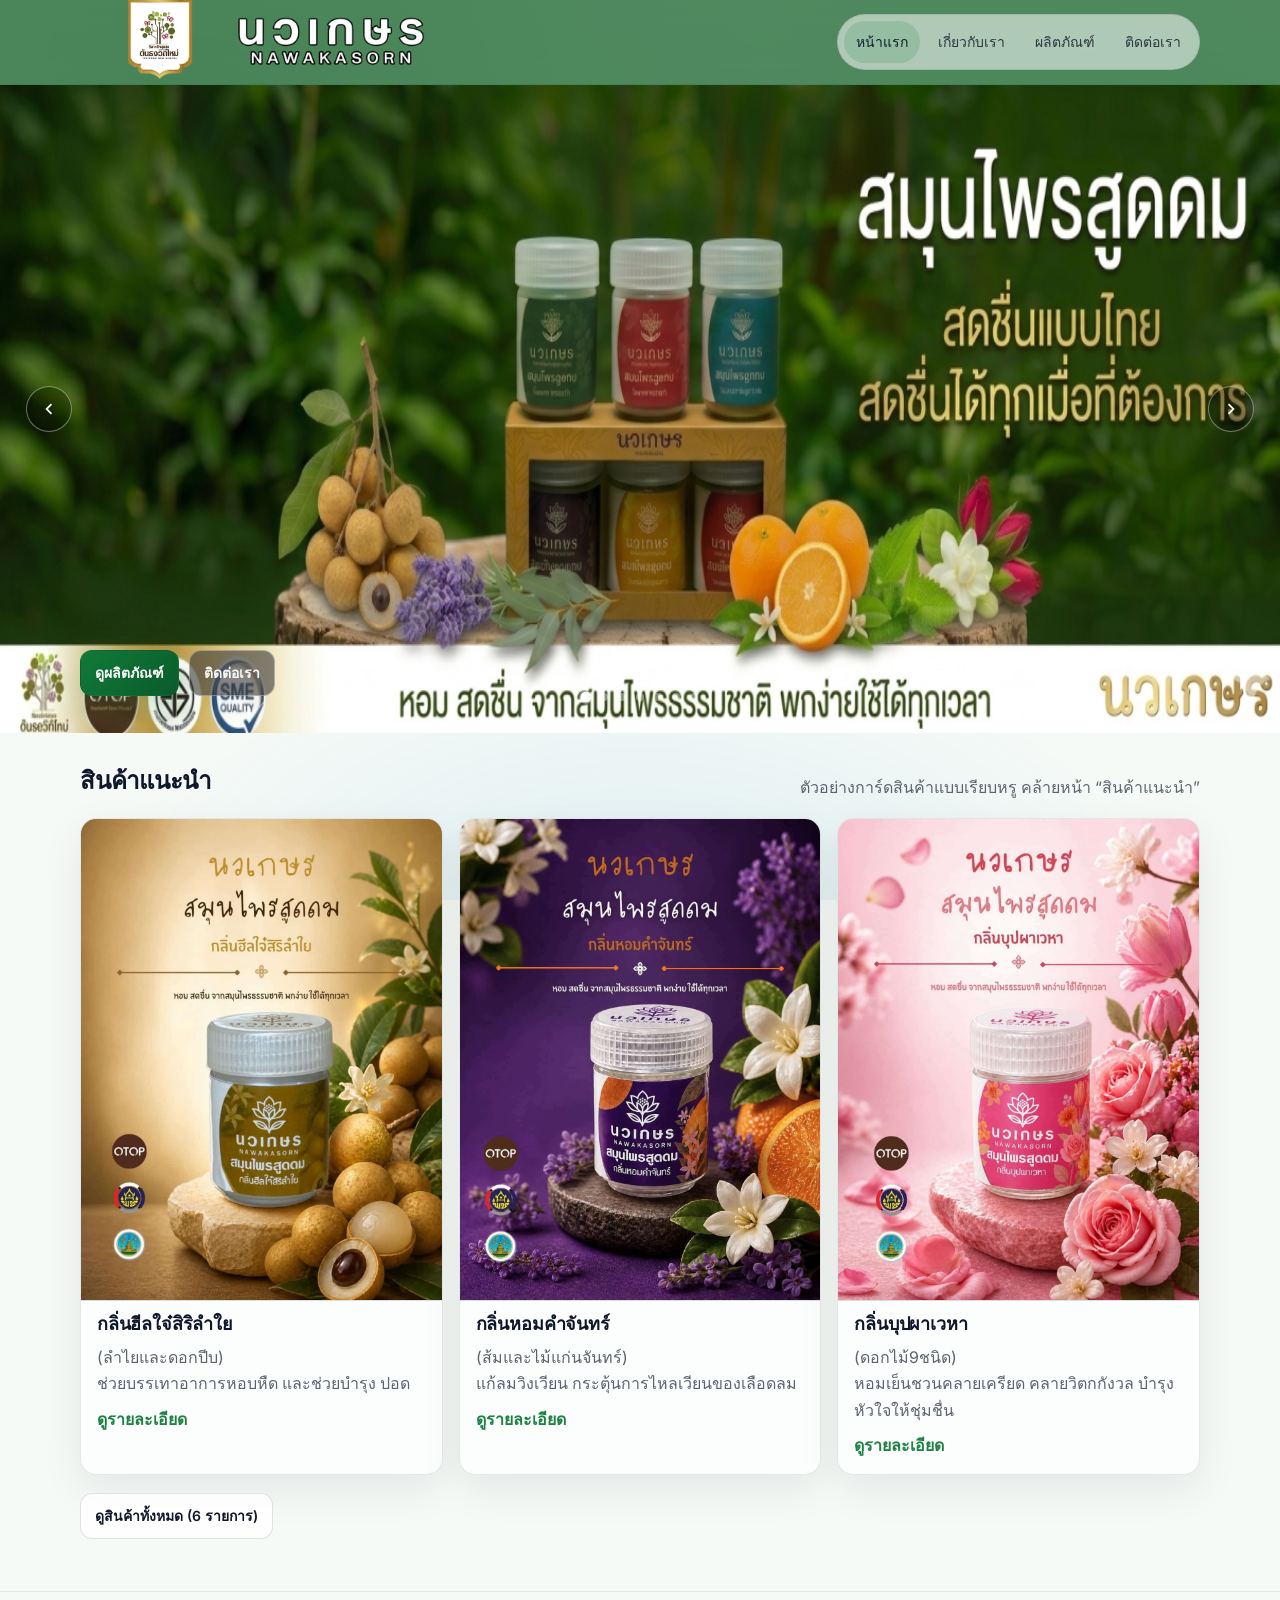
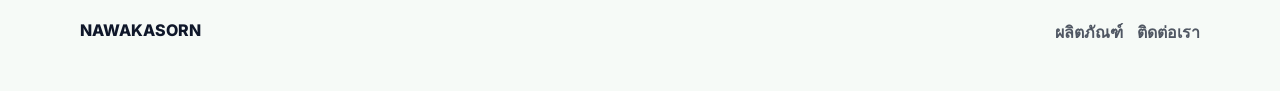
==== index.html @ ce62ebe5 "Add files via upload" ====
<!doctype html>
<html lang="th">
  <head>
    <meta charset="UTF-8" />
    <meta name="viewport" content="width=device-width, initial-scale=1.0" />
    <title>NAWAKASORN</title>
    <link rel="icon" href="./img/2.webp">
    <link rel="preconnect" href="https://fonts.googleapis.com" />
    <link rel="preconnect" href="https://fonts.gstatic.com" crossorigin />
    <link
      href="https://fonts.googleapis.com/css2?family=Inter:wght@300;400;500;600;700&display=swap"
      rel="stylesheet"
    />
    <link rel="stylesheet" href="./style.css" />
  </head>
  <body>
    <div class="bg-soft" aria-hidden="true"></div>

    <header class="site-header" data-sticky>
      <div class="container header-inner">
        <a class="logo" href="./index.html" aria-label="Novolife หน้าแรก">
          <img src="./img/2.webp" alt="" height="90px">
        </a>
        <img src="./img/eiei.png" alt="" height="50px" style="margin-right: 20vw;">
        <button class="menu-btn" type="button" aria-label="เปิดเมนู" aria-expanded="false" data-menu-btn>
          <span class="menu-bars" aria-hidden="true"></span>
        </button>

        <nav class="site-nav" aria-label="เมนูหลัก" data-menu>
          <a class="site-link is-active" href="./index.html">หน้าแรก</a>
          <a class="site-link" href="./about.html">เกี่ยวกับเรา</a>
          <a class="site-link" href="./products.html">ผลิตภัณฑ์</a>
          <a class="site-link" href="./contact.html">ติดต่อเรา</a>
        </nav>
      </div>
    </header>

    <main>
      <section class="hero">
        <div
          class="bg fill bg-fill"
          data-hero-bg
          data-hero-bg-interval="5500"
          aria-hidden="true">
          <div class="hero-bg-slide">
            <img src="./img/342.webp" alt="" width="1024px" height="572px" decoding="async" loading="lazy" />
          </div>
          <div class="hero-bg-slide is-active">
            <img src="./img/main1.webp" alt="" width="1024px" height="572px" decoding="async" fetchpriority="high"/>
          </div>
          <div class="hero-bg-slide">
            <img src="./img/main2.webp" alt="" width="1024px" height="572px" decoding="async" loading="lazy" />
          </div>
          <div class="hero-bg-slide">
            <img src="./img/main3.webp" alt="" width="1024px" height="572px" decoding="async" loading="lazy" />
          </div>
          <div class="hero-bg-slide">
            <img src="./img/main4.webp" alt="" width="1024px" height="572px" decoding="async" loading="lazy" />
          </div>
          <div class="hero-bg-slide">
            <img src="./img/main5.webp" alt="" width="1024px" height="572px" decoding="async" loading="lazy" />
          </div>
          <div class="hero-bg-slide">
            <img src="./img/main6.webp" alt="" width="1024px" height="572px" decoding="async" loading="lazy" />
          </div>
        </div>
        <div class="hero-bg-overlay" aria-hidden="true"></div>
        <button type="button" class="hero-bg-nav hero-bg-prev" data-hero-bg-prev aria-label="ภาพก่อนหน้า">
          <svg width="22" height="22" viewBox="0 0 24 24" aria-hidden="true">
            <path fill="currentColor" d="M15.41 7.41 14 6l-6 6 6 6 1.41-1.41L10.83 12z" />
          </svg>
        </button>
        <button type="button" class="hero-bg-nav hero-bg-next" data-hero-bg-next aria-label="ภาพถัดไป">
          <svg width="22" height="22" viewBox="0 0 24 24" aria-hidden="true">
            <path fill="currentColor" d="M10 6 8.59 7.41 13.17 12l-4.58 4.59L10 18l6-6z" />
          </svg>
        </button>
        <div class="hero-bg-dots" data-hero-bg-dots role="tablist" aria-label="เลือกภาพสไลด์"></div>
        <div class="container hero-inner">
          <div class="hero-copy">
            <!-- <img src="./img/4.webp" alt="" height="300px" /> -->
            <div class="hero-actions">
              <a class="btn btn-primary" href="./products.html">ดูผลิตภัณฑ์</a>
              <a class="btn btn-ghost" href="./contact.html">ติดต่อเรา</a>
            </div>
          </div>
        </div>
      </section>

      <section class="section">
        <div class="container">
          <div class="section-head">
            <h2 class="section-title">สินค้าแนะนำ</h2>
            <p class="section-sub">ตัวอย่างการ์ดสินค้าแบบเรียบหรู คล้ายหน้า “สินค้าแนะนำ”</p>
          </div>

          <div class="grid">
            <article class="card">
              <a href="https://s.shopee.co.th/AADiD9Nx1U">
              <div class="card-media">
                <img src="./img/1.jpg" alt="ยาหม่องสมุนไพร" loading="lazy" />
              </div>
              <div class="card-body">

                <h3 class="card-title">กลิ่นฮีลใจ๋สิริลำใย</h3>
                <p class="card-desc">(ลำไยและดอกปีบ)
                  <br>ช่วยบรรเทาอาการหอบหืด และช่วยบำรุง
                  ปอด</p>
                </a>
                <a class="card-link" href="./products.html">ดูรายละเอียด</a>
              </div>
            </article>

            <article class="card">
              <a href="https://s.shopee.co.th/AADiD9Nx1U">
              <div class="card-media">
                <img src="./img/2.jpg" alt="ยาดมสมุนไพร" loading="lazy" />
              </div>
              <div class="card-body">
                <h3 class="card-title">กลิ่นหอมคำจันทร์</h3>
                <p class="card-desc">(ส้มและไม้แก่นจันทร์)
                  <br>แก้ลมวิงเวียน กระตุ้นการไหลเวียนของเลือดลม</p>
                  </a>
                <a class="card-link" href="./products.html">ดูรายละเอียด</a>
              </div>
            </article>

            <article class="card">
              <a href="https://s.shopee.co.th/AADiD9Nx1U">
              <div class="card-media">
                <img src="./img/3.jpg" alt="โรลออนสารส้ม" loading="lazy" />
              </div>
              <div class="card-body">
                <h3 class="card-title">กลิ่นบุปผาเวหา</h3>
                <p class="card-desc">(ดอกไม้9ชนิด)
                  <br>หอมเย็นชวนคลายเครียด คลายวิตกกังวล บำรุงหัวใจให้ชุ่มชื่น</p>
                </a>
                <a class="card-link" href="./products.html">ดูรายละเอียด</a>
              </div>
            </article>
          </div>

          <div class="section-foot">
            <a class="btn btn-secondary" href="./products.html">ดูสินค้าทั้งหมด (6 รายการ)</a>
          </div>
        </div>
      </section>

      <footer class="site-footer">
        <div class="container footer-inner">
          <div>
            <div class="footer-brand">NAWAKASORN</div>          </div>
          <div class="footer-links">
            <a href="./products.html">ผลิตภัณฑ์</a>
            <a href="./contact.html">ติดต่อเรา</a>
          </div>
        </div>
      </footer>
    </main>

    <script src="./script.js"></script>
  </body>
</html>
---- style.css ----
:root {
  --bg: #f6faf7;
  --text: #0f172a;
  --muted: rgba(15, 23, 42, 0.72);
  --line: rgba(15, 23, 42, 0.12);
  --card: rgba(255, 255, 255, 0.78);
  --shadow: 0 18px 50px rgba(2, 6, 23, 0.12);
  --green: #117a3a;
  --green2: #0a5b2a;
  --accent: #dfeee5;
  --radius: 16px;
}

* {
  box-sizing: border-box;
}

html,
body {
  height: 100%;
}

body {
  margin: 0;
  font-family: Inter, system-ui, -apple-system, "Segoe UI", Roboto, Arial, sans-serif;
  color: var(--text);
  background: var(--bg);
  overflow-x: hidden;
}

a {
  color: inherit;
  text-decoration: none;
}

.bg-soft {
  position: fixed;
  inset: 0;
  z-index: -1;
  background: radial-gradient(1000px 700px at 15% 10%, rgba(17, 122, 58, 0.16), transparent 58%),
    radial-gradient(900px 650px at 85% 20%, rgba(17, 122, 58, 0.10), transparent 60%),
    radial-gradient(1000px 600px at 50% 105%, rgba(2, 132, 199, 0.10), transparent 55%);
}

.container {
  width: min(1120px, calc(100% - 40px));
  margin: 0 auto;
}

.site-header {
  position: sticky;
  top: 0;
  z-index: 20;
  background: rgba(18, 95, 38, 0.72);
  backdrop-filter: blur(12px);
  border-bottom: 1px solid rgba(15, 23, 42, 0.06);
}

.site-header.is-scrolled {
  box-shadow: 0 10px 30px rgba(2, 6, 23, 0.06);
}

.header-inner {
  display: flex;
  align-items: center;
  justify-content: space-between;
  padding: 14px 0;
  gap: 14px;
}

.logo {
  display: inline-flex;
  align-items: center;
  gap: 10px;
  font-weight: 700;
  letter-spacing: 0.2px;
}

.logo-mark {
  width: 34px;
  height: 1px;
  border-radius: 12px;
  display: grid;
  place-items: center;
  background: linear-gradient(135deg, var(--green), var(--green2));
  color: white;
  box-shadow: 0 10px 26px rgba(17, 122, 58, 0.25);
}

.logo img{
  position: absolute;
  top: -6px;
}

.site-nav {
  display: flex;
  align-items: center;
  gap: 6px;
  padding: 6px;
  border: 1px solid rgba(15, 23, 42, 0.10);
  background: rgba(255, 255, 255, 0.55);
  border-radius: 999px;
}

.site-link {
  display: inline-flex;
  align-items: center;
  justify-content: center;
  padding: 10px 12px;
  border-radius: 999px;
  font-size: 14px;
  color: rgba(15, 23, 42, 0.82);
  transition: background 180ms ease, color 180ms ease, transform 180ms ease;
}

.site-link:hover {
  background: rgba(17, 122, 58, 0.10);
  color: rgba(15, 23, 42, 0.95);
  transform: translateY(-1px);
}

.site-link.is-active {
  background: rgba(17, 122, 58, 0.16);
  color: rgba(15, 23, 42, 0.96);
}

.menu-btn {
  display: none;
  width: 44px;
  height: 44px;
  border-radius: 12px;
  border: 1px solid rgba(15, 23, 42, 0.12);
  background: rgba(255, 255, 255, 0.68);
  cursor: pointer;
}

.menu-bars {
  width: 18px;
  height: 2px;
  background: rgba(15, 23, 42, 0.82);
  display: inline-block;
  position: relative;
}

.menu-bars::before,
.menu-bars::after {
  content: "";
  position: absolute;
  left: 0;
  width: 18px;
  height: 2px;
  background: rgba(15, 23, 42, 0.82);
}

.menu-bars::before {
  top: -6px;
}

.menu-bars::after {
  top: 6px;
}

.hero {
  position: relative;
  isolation: isolate;
  overflow: hidden;
  min-height: min(72vh, 720px);
  padding: clamp(38px, 7vw, 70px) 0 34px;
}

/* Full-bleed hero image (รูปแบบเดียวกับ Novolife / bg-fill) */
.hero .bg.fill.bg-fill {
  position: absolute;
  inset: 0;
  z-index: 0;
  pointer-events: none;
}

.hero .bg.fill.bg-fill .hero-bg-slide {
  position: absolute;
  inset: 0;
}

.hero .bg.fill.bg-fill .hero-bg-slide img {
  width: 100%;
  height: 100%;
  object-fit: fill;
  object-position: center;
  display: block;
  transform: scale(1.02);
}

/* สไลด์หลายภาพ: crossfade + เลื่อนอัตโนมัติ (ควบคุมด้วย script + data-hero-bg-interval) */
.hero .bg.fill.bg-fill.has-slideshow .hero-bg-slide {
  opacity: 0;
  transition: opacity 1s ease-in-out;
  z-index: 0;
}

.hero .bg.fill.bg-fill.has-slideshow:not(.bg-loaded) .hero-bg-slide {
  opacity: 0;
}

.hero .bg.fill.bg-fill.has-slideshow.bg-loaded .hero-bg-slide.is-active {
  opacity: 1;
  z-index: 1;
}

.hero .bg.fill.bg-fill.has-slideshow .hero-bg-slide img {
  opacity: 1;
}

/* หนึ่งสไลด์ใน wrapper: โหลดแล้วค่อยแสดง */
.hero .bg.fill.bg-fill:not(.has-slideshow) .hero-bg-slide img {
  opacity: 0;
  transition: opacity 0.55s ease;
}

.hero .bg.fill.bg-fill:not(.has-slideshow).bg-loaded .hero-bg-slide img {
  opacity: 1;
}

/* ภาพเดียวแบบเดิม: img โดยตรงภายใต้ [data-hero-bg] */
.hero .bg.fill.bg-fill > img {
  width: 100%;
  height: 100%;
  object-fit: cover;
  object-position: center;
  display: block;
  opacity: 0;
  transform: scale(1.02);
  transition: opacity 0.55s ease;
}

.hero .bg.fill.bg-fill.bg-loaded > img {
  opacity: 1;
}

.hero-bg-overlay {
  position: absolute;
  inset: 0;
  z-index: 1;
  pointer-events: none;
  /* background: linear-gradient(
    105deg,
    rgba(18, 95, 38, 0.9) 0%,
    rgba(18, 95, 38, 0.62) 38%,
    rgba(18, 95, 38, 0.28) 68%,
    rgba(15, 23, 42, 0.12) 100% */
  /* ); */
}

/* สไลด์แบบ Novolife: ลูกศรข้าง + จุดด้านล่าง */
.hero-bg-nav {
  display: none;
  position: absolute;
  top: 50%;
  translate: 0 -50%;
  z-index: 4;
  width: 46px;
  height: 46px;
  border-radius: 50%;
  border: 1px solid rgba(255, 255, 255, 0.4);
  background: rgba(0, 0, 0, 0.28);
  color: rgba(255, 255, 255, 0.96);
  cursor: pointer;
  align-items: center;
  justify-content: center;
  padding: 0;
  transition: background 0.2s ease, border-color 0.2s ease, scale 0.2s ease;
}

.hero.has-hero-slider .hero-bg-nav {
  display: inline-flex;
}

.hero-bg-prev {
  left: clamp(10px, 3vw, 26px);
}

.hero-bg-next {
  right: clamp(10px, 3vw, 26px);
}

.hero-bg-nav:hover {
  background: rgba(0, 0, 0, 0.42);
  border-color: rgba(255, 255, 255, 0.55);
  scale: 1.06;
}

.hero-bg-nav:focus-visible {
  outline: 2px solid rgba(255, 255, 255, 0.95);
  outline-offset: 3px;
}

.hero-bg-dots {
  display: none;
  position: absolute;
  left: 50%;
  bottom: clamp(18px, 4vw, 32px);
  translate: -50% 0;
  z-index: 4;
  gap: 10px;
  align-items: center;
  justify-content: center;
  flex-wrap: wrap;
  max-width: calc(100% - 120px);
  pointer-events: auto;
}

.hero.has-hero-slider .hero-bg-dots {
  display: flex;
}

.hero-bg-dot {
  width: 8px;
  height: 8px;
  flex: 0 0 auto;
  border-radius: 50%;
  border: none;
  padding: 0;
  background: rgba(255, 255, 255, 0.38);
  cursor: pointer;
  transition: background 0.2s ease, transform 0.2s ease, box-shadow 0.2s ease;
}

.hero-bg-dot.is-active {
  background: rgba(255, 255, 255, 0.96);
  transform: scale(1.4);
  box-shadow: 0 0 0 1px rgba(255, 255, 255, 0.35);
}

.hero-bg-dot:hover {
  background: rgba(255, 255, 255, 0.65);
}

.hero-bg-dot:focus-visible {
  outline: 2px solid rgba(255, 255, 255, 0.95);
  outline-offset: 2px;
}

.hero.has-hero-slider {
  padding-bottom: clamp(52px, 9vw, 76px);
}

.hero-inner {
  position: relative;
  z-index: 2;
  display: grid;
  grid-template-columns: 1.05fr 0.95fr;
  gap: clamp(18px, 5vw, 56px);
  align-items: center;
}

.eyebrow {
  margin: 0 0 10px;
  color: rgba(15, 23, 42, 0.66);
  font-size: 13px;
  letter-spacing: 0.08em;
}

.hero .eyebrow {
  color: rgba(255, 255, 255, 0.88);
}

.hero-title {
  margin: 0 0 12px;
  font-size: clamp(34px, 5vw, 54px);
  line-height: 1.05;
  letter-spacing: -0.02em;
}

.hero .hero-title {
  color: white;
  text-shadow: 0 2px 28px rgba(2, 6, 23, 0.4);
}

.hero-sub {
  margin: 0;
  color: rgba(15, 23, 42, 0.70);
  line-height: 1.75;
  max-width: 56ch;
}

.hero .hero-sub {
  color: rgba(255, 255, 255, 0.92);
  text-shadow: 0 1px 18px rgba(2, 6, 23, 0.35);
}

.hero-actions {
  display: flex;
  gap: 10px;
  margin-top: 18px;
  flex-wrap: wrap;
}

.btn {
  display: inline-flex;
  align-items: center;
  justify-content: center;
  gap: 8px;
  padding: 11px 14px;
  border-radius: 12px;
  border: 1px solid transparent;
  font-weight: 600;
  font-size: 14px;
  cursor: pointer;
  transition: transform 180ms ease, box-shadow 180ms ease, background 180ms ease, border 180ms ease;
}

.btn:hover {
  transform: translateY(-1px);
}

.btn-primary {
  background: linear-gradient(135deg, var(--green), var(--green2));
  color: white;
  box-shadow: 0 16px 40px rgba(17, 122, 58, 0.22);
}

.btn-secondary {
  background: rgba(255, 255, 255, 0.72);
  border-color: rgba(15, 23, 42, 0.12);
}

.btn-ghost {
  background: rgba(17, 122, 58, 0.06);
  border-color: rgba(17, 122, 58, 0.14);
}

.hero .btn-ghost {
  background: rgba(56, 56, 56, 0.603);
  border-color: rgba(255, 255, 255, 0.35);
  color: rgba(255, 255, 255, 0.96);
}

.hero .btn-ghost:hover {
  background: rgba(255, 255, 255, 0.22);
  color: white;
}

.hero-card {
  border-radius: 22px;
  border: 1px solid rgba(15, 23, 42, 0.10);
  background: linear-gradient(180deg, rgba(255, 255, 255, 0.78), rgba(255, 255, 255, 0.55));
  box-shadow: var(--shadow);
  overflow: hidden;
}

.hero-card-top {
  display: flex;
  align-items: center;
  gap: 8px;
  padding: 14px 14px 0;
  flex-wrap: wrap;
}

.badge {
  font-size: 12px;
  font-weight: 700;
  color: white;
  background: linear-gradient(135deg, var(--green), var(--green2));
  padding: 6px 10px;
  border-radius: 999px;
}

.pill {
  font-size: 12px;
  font-weight: 600;
  padding: 6px 10px;
  border-radius: 999px;
  border: 1px solid rgba(15, 23, 42, 0.10);
  background: rgba(255, 255, 255, 0.7);
}

.hero-carousel {
  border-top: 1px solid rgba(15, 23, 42, 0.06);
}

.hero-carousel-viewport {
  position: relative;
  height: min(52vw, 280px);
  min-height: 220px;
  max-height: 320px;
  background: radial-gradient(400px 240px at 20% 20%, rgba(17, 122, 58, 0.12), transparent 60%),
    radial-gradient(420px 260px at 80% 70%, rgba(2, 132, 199, 0.08), transparent 62%),
    linear-gradient(135deg, rgba(255, 255, 255, 0), rgba(17, 122, 58, 0.06));
}

.hero-carousel-track {
  position: relative;
  width: 100%;
  height: 100%;
}

.hero-carousel-slide {
  position: absolute;
  inset: 0;
  opacity: 0;
  z-index: 0;
  transition: opacity 640ms cubic-bezier(0.2, 0.9, 0.2, 1);
  pointer-events: none;
}

.hero-carousel-slide.is-active {
  opacity: 1;
  z-index: 1;
  pointer-events: auto;
}

.hero-carousel-slide img {
  width: 100%;
  height: 100%;
  object-fit: cover;
  object-position: center;
  display: block;
}

.hero-carousel-dots {
  display: flex;
  flex-wrap: wrap;
  align-items: center;
  justify-content: center;
  gap: 8px;
  padding: 12px 12px 14px;
  border-top: 1px solid rgba(15, 23, 42, 0.06);
}

.hero-carousel-dot {
  width: 9px;
  height: 9px;
  padding: 0;
  border: 0;
  border-radius: 999px;
  background: rgba(15, 23, 42, 0.22);
  cursor: pointer;
  transition: transform 180ms ease, background 180ms ease, box-shadow 180ms ease;
}

.hero-carousel-dot:hover {
  background: rgba(17, 122, 58, 0.45);
  transform: scale(1.12);
}

.hero-carousel-dot.is-active {
  background: var(--green);
  box-shadow: 0 0 0 3px rgba(17, 122, 58, 0.22);
  transform: scale(1.15);
}

.hero-carousel-dot:focus-visible {
  outline: 2px solid rgba(17, 122, 58, 0.85);
  outline-offset: 3px;
}

.hero-card-bottom {
  padding: 14px;
  border-top: 1px solid rgba(15, 23, 42, 0.08);
}

.hero-card-title {
  font-weight: 700;
}

.hero-card-sub {
  margin-top: 4px;
  color: rgba(15, 23, 42, 0.66);
  font-size: 13px;
}

.hero-card-sub a {
  color: rgba(17, 122, 58, 0.95);
  font-weight: 700;
  text-decoration: underline;
  text-underline-offset: 3px;
}

.hero-card-sub a:hover {
  text-decoration-thickness: 2px;
}

.section {
  padding: 28px 0 52px;
}

.section-head {
  display: flex;
  align-items: flex-end;
  justify-content: space-between;
  gap: 18px;
  margin-bottom: 18px;
  flex-wrap: wrap;
}

.section-title {
  margin: 0;
  font-size: 24px;
  letter-spacing: -0.01em;
}

.section-sub {
  margin: 0;
  color: rgba(15, 23, 42, 0.66);
}

.grid {
  display: grid;
  grid-template-columns: repeat(3, minmax(0, 1fr));
  gap: 16px;
}

.grid-3 {
  grid-template-columns: repeat(3, minmax(0, 1fr));
}

.card {
  border-radius: var(--radius);
  border: 1px solid rgba(15, 23, 42, 0.10);
  background: rgba(255, 255, 255, 0.7);
  box-shadow: 0 14px 40px rgba(2, 6, 23, 0.08);
  overflow: hidden;
  transition: transform 180ms ease, box-shadow 180ms ease;
}

.card:hover {
  transform: translateY(-2px);
  box-shadow: 0 18px 54px rgba(2, 6, 23, 0.12);
}

.card-media {
  background: linear-gradient(135deg, rgba(17, 122, 58, 0.10), rgba(2, 132, 199, 0.06));
  border-bottom: 1px solid rgba(15, 23, 42, 0.08);
  aspect-ratio: 16 / 11;
  display: grid;
  place-items: center;
  cursor: pointer;
}

.card-media img {
  width: 100%;
  height: 100%;
  object-fit: cover;
  border-radius: 12px 12px 0px 0px;
}

.card-body {
  padding: 2px 14px 16px 16px;
}

.card-kicker {
  font-size: 12px;
  letter-spacing: 0.08em;
  text-transform: uppercase;
  color: rgba(15, 23, 42, 0.6);
}

.card-title {
  margin: 6px 0 6px;
  font-size: 18px;
  letter-spacing: -0.01em;
}

.card-desc {
  margin: 0;
  color: rgba(15, 23, 42, 0.68);
  line-height: 1.65;
}

.card-link {
  display: inline-block;
  margin-top: 10px;
  font-weight: 700;
  color: rgba(17, 122, 58, 0.95);
}

.card-meta {
  display: flex;
  flex-wrap: wrap;
  gap: 8px;
  margin-top: 12px;
}

.tag {
  font-size: 12px;
  font-weight: 600;
  padding: 6px 10px;
  border-radius: 999px;
  border: 1px solid rgba(15, 23, 42, 0.10);
  background: rgba(255, 255, 255, 0.72);
}

.section-foot {
  margin-top: 18px;
}

.site-footer {
  padding: 28px 0 46px;
  border-top: 1px solid rgba(15, 23, 42, 0.08);
}

.footer-inner {
  display: flex;
  align-items: flex-start;
  justify-content: space-between;
  gap: 16px;
  flex-wrap: wrap;
}

.footer-brand {
  font-weight: 800;
}

.footer-muted {
  margin-top: 4px;
  font-size: 13px;
  color: rgba(15, 23, 42, 0.66);
}

.footer-links {
  display: flex;
  gap: 14px;
  color: rgba(15, 23, 42, 0.72);
  font-weight: 600;
}

.page-hero {
  padding: 26px 0 14px;
}

.crumbs {
  display: inline-flex;
  gap: 8px;
  align-items: center;
  color: rgba(15, 23, 42, 0.62);
  font-size: 13px;
}

.crumbs a {
  color: rgba(17, 122, 58, 0.95);
  font-weight: 700;
}

.sep {
  opacity: 0.6;
}

.page-title {
  margin: 12px 0 6px;
  font-size: 34px;
  letter-spacing: -0.02em;
}

.page-sub {
  margin: 0;
  color: rgba(15, 23, 42, 0.68);
}

.content-card {
  border-radius: 18px;
  border: 1px solid rgba(15, 23, 42, 0.10);
  background: rgba(255, 255, 255, 0.74);
  box-shadow: 0 14px 40px rgba(2, 6, 23, 0.08);
  padding: 18px;
}

.content-map {
  border-radius: 18px;
  border: 1px solid rgba(15, 23, 42, 0.10);
  background: rgba(255, 255, 255, 0.74);
  box-shadow: 0 14px 40px rgba(2, 6, 23, 0.08);
  padding: 18px;
  /* width: 17vw; */
}

.content-title {
  margin: 0 0 10px;
  font-size: 18px;
}

.content-text {
  margin: 0;
  color: rgba(15, 23, 42, 0.70);
  line-height: 1.8;
}

.content-split {
  margin-top: 14px;
  display: grid;
  grid-template-columns: repeat(3, minmax(0, 1fr));
  gap: 12px;
}

.mini {
  border-radius: 14px;
  border: 1px solid rgba(15, 23, 42, 0.10);
  background: rgba(17, 122, 58, 0.05);
  padding: 12px;
}

.mini-title {
  font-weight: 800;
}

.mini-text {
  margin-top: 4px;
  color: rgba(15, 23, 42, 0.68);
  font-size: 13px;
  line-height: 1.6;
}

.contact-grid {
  display: grid;
  grid-template-columns: 0.95fr 1.05fr;
  gap: 16px;
}

.shop-links {
  display: grid;
  gap: 12px;
  margin-top: 8px;
}

.market-btn {
  display: inline-flex;
  align-items: center;
  gap: 10px;
  width: 100%;
  padding: 12px 14px;
  border-radius: 14px;
  border: 1px solid rgba(15, 23, 42, 0.12);
  background: rgba(255, 255, 255, 0.86);
  box-shadow: 0 12px 26px rgba(2, 6, 23, 0.08);
  font-weight: 800;
  transition: transform 180ms ease, box-shadow 180ms ease, background 180ms ease, border 180ms ease;
}

.market-btn:hover {
  transform: translateY(-1px);
  box-shadow: 0 16px 34px rgba(2, 6, 23, 0.12);
}

.market-btn:focus-visible {
  outline: 2px solid rgba(17, 122, 58, 0.85);
  outline-offset: 3px;
}

.market-btn__icon {
  width: 34px;
  height: 34px;
  border-radius: 12px;
  display: grid;
  place-items: center;
  color: white;
  font-weight: 900;
}

.market-btn__text {
  color: rgba(15, 23, 42, 0.92);
  letter-spacing: -0.01em;
}

.market-btn--shopee {
  border-color: rgba(238, 77, 45, 0.35);
  background: linear-gradient(180deg, rgba(255, 255, 255, 0.92), rgba(255, 255, 255, 0.78));
}

.market-btn--shopee .market-btn__icon {
  background: linear-gradient(135deg, #ee4d2d, #ff7337);
}

.market-btn--lazada {
  border-color: rgba(14, 91, 255, 0.28);
  background: linear-gradient(180deg, rgba(255, 255, 255, 0.92), rgba(255, 255, 255, 0.78));
}

.market-btn--lazada .market-btn__icon {
  background: linear-gradient(135deg, #0e5bff, #8b2cff);
}

.form {
  display: grid;
  gap: 12px;
}

.field {
  display: grid;
  gap: 6px;
}

.label {
  font-size: 13px;
  font-weight: 700;
  color: rgba(15, 23, 42, 0.78);
}

.input {
  width: 100%;
  border-radius: 12px;
  border: 1px solid rgba(15, 23, 42, 0.14);
  background: rgba(255, 255, 255, 0.80);
  padding: 11px 12px;
  font: inherit;
  color: inherit;
  outline: none;
}

.input:focus {
  border-color: rgba(17, 122, 58, 0.45);
  box-shadow: 0 0 0 4px rgba(17, 122, 58, 0.12);
}

.textarea {
  resize: vertical;
  min-height: 120px;
}

.form-hint {
  margin: 0;
  font-size: 12px;
  color: rgba(15, 23, 42, 0.60);
}

@media (max-width: 900px) {
  .hero-inner {
    grid-template-columns: 1fr;
  }

  .grid,
  .grid-3 {
    grid-template-columns: repeat(2, minmax(0, 1fr));
  }

  .contact-grid {
    grid-template-columns: 1fr;
  }

  .content-split {
    grid-template-columns: 1fr;
  }
}

@media (max-width: 640px) {
  .menu-btn {
    display: inline-grid;
    place-items: center;
  }

  .site-nav {
    position: absolute;
    right: 20px;
    left: 20px;
    top: 64px;
    display: none;
    flex-direction: column;
    align-items: stretch;
    border-radius: 16px;
    padding: 10px;
    background: rgba(255, 255, 255, 0.92);
    box-shadow: 0 20px 60px rgba(2, 6, 23, 0.12);
  }

  .site-nav.is-open {
    display: flex;
  }

  .site-link {
    justify-content: flex-start;
    border-radius: 12px;
  }

  .grid,
  .grid-3 {
    grid-template-columns: 1fr;
  }
}

@media (prefers-reduced-motion: reduce) {
  .hero-carousel-slide {
    transition: none;
  }

  .hero .bg.fill.bg-fill > img {
    transition: none;
    opacity: 1;
  }

  .hero .bg.fill.bg-fill:not(.has-slideshow) .hero-bg-slide img {
    transition: none;
    opacity: 1;
  }

  .hero .bg.fill.bg-fill.has-slideshow .hero-bg-slide {
    transition: none;
  }
}

.hero-copy {
  position: absolute;
  top: 53vh;
}
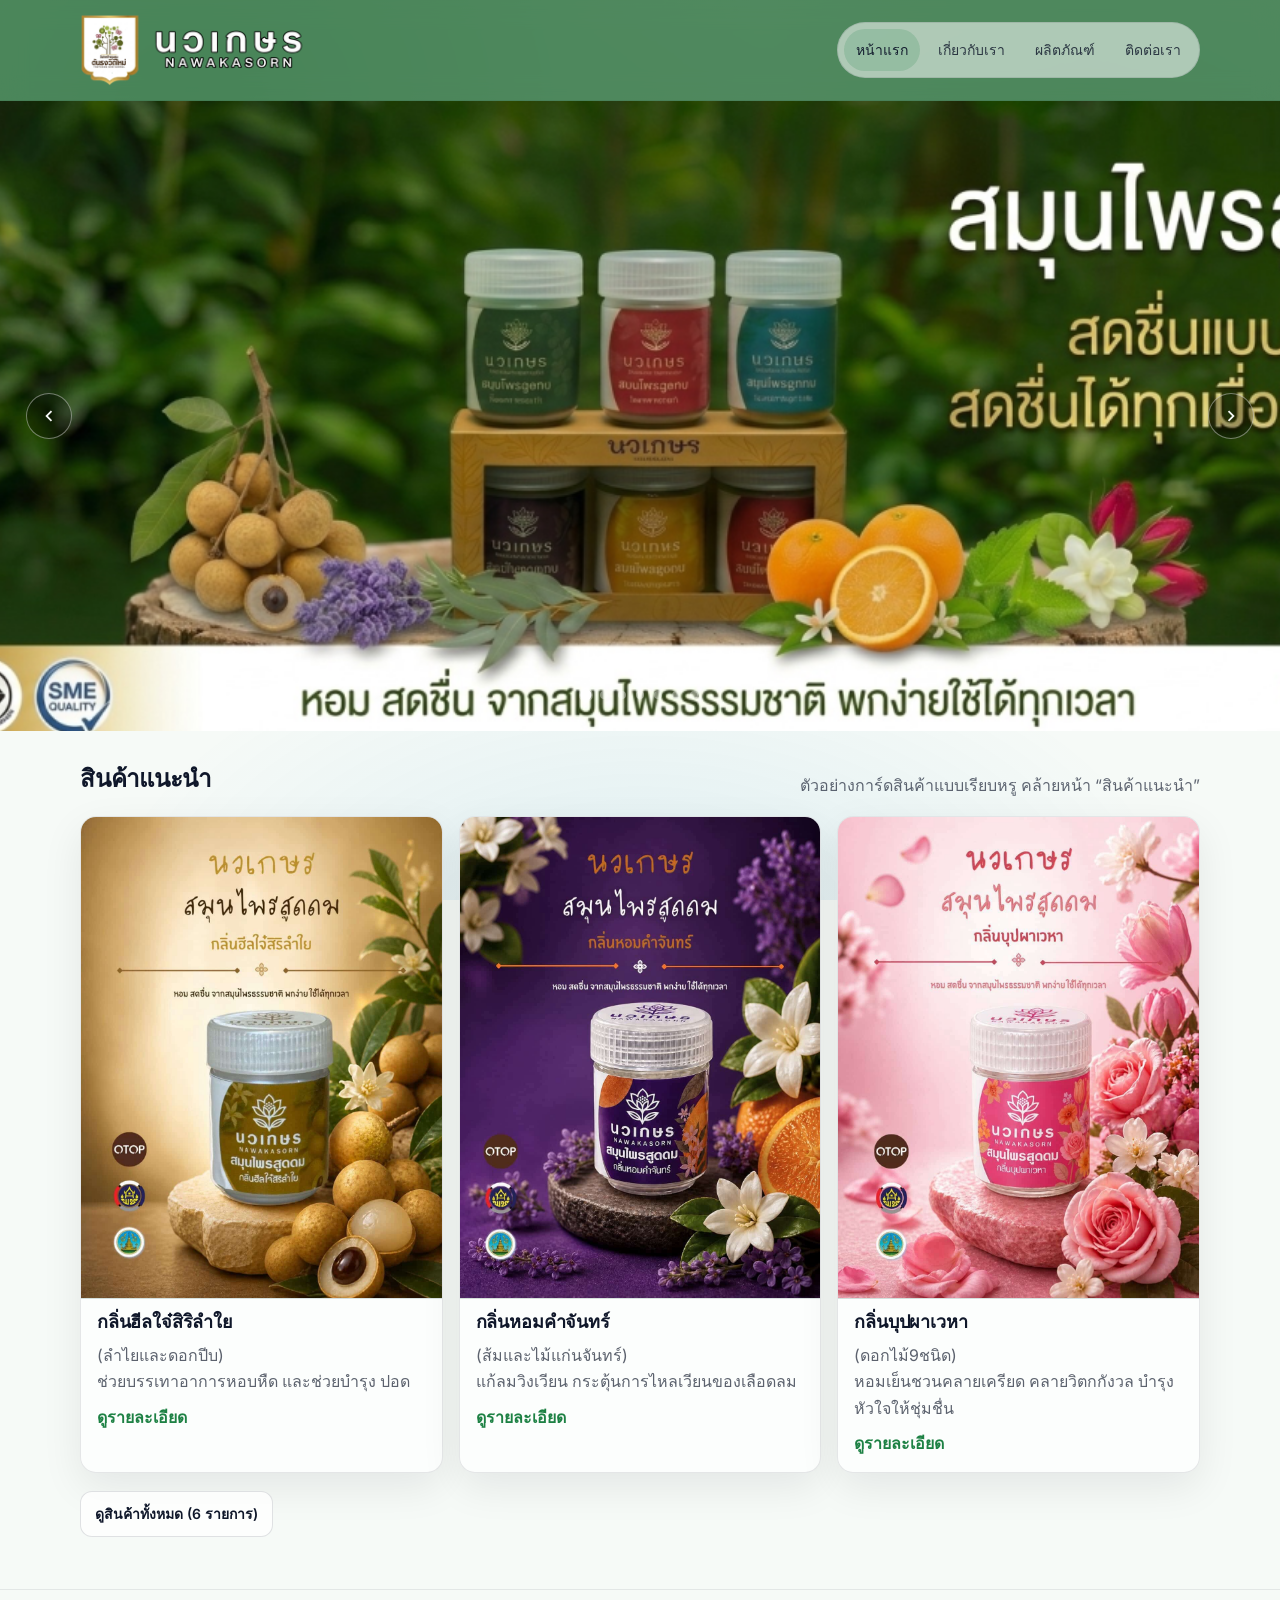
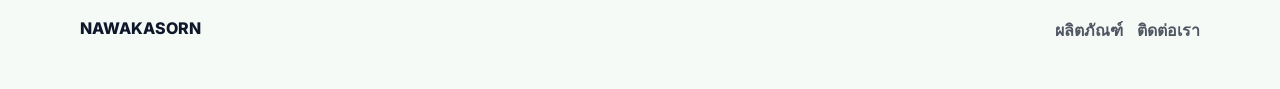
==== commit df6241ff: "Add files via upload" ====
--- a/index.html
+++ b/index.html
@@ -19,9 +19,8 @@
     <header class="site-header" data-sticky>
       <div class="container header-inner">
         <a class="logo" href="./index.html" aria-label="Novolife หน้าแรก">
-          <img src="./img/2.webp" alt="" height="90px">
+          <img src="./img/asd.png" alt="" height="90px">
         </a>
-        <img src="./img/eiei.png" alt="" height="50px" style="margin-right: 20vw;">
         <button class="menu-btn" type="button" aria-label="เปิดเมนู" aria-expanded="false" data-menu-btn>
           <span class="menu-bars" aria-hidden="true"></span>
         </button>
@@ -43,25 +42,25 @@
           data-hero-bg-interval="5500"
           aria-hidden="true">
           <div class="hero-bg-slide">
-            <img src="./img/342.webp" alt="" width="1024px" height="572px" decoding="async" loading="lazy" />
+            <img src="./img/342.webp" alt="" width="1024" height="572" decoding="async" loading="lazy" />
           </div>
           <div class="hero-bg-slide is-active">
-            <img src="./img/main1.webp" alt="" width="1024px" height="572px" decoding="async" fetchpriority="high"/>
+            <img src="./img/main1.webp" alt="" width="1024" height="572" decoding="async" fetchpriority="high"/>
           </div>
           <div class="hero-bg-slide">
-            <img src="./img/main2.webp" alt="" width="1024px" height="572px" decoding="async" loading="lazy" />
+            <img src="./img/main2.webp" alt="" width="1024" height="572" decoding="async" loading="lazy" />
           </div>
           <div class="hero-bg-slide">
-            <img src="./img/main3.webp" alt="" width="1024px" height="572px" decoding="async" loading="lazy" />
+            <img src="./img/main3.webp" alt="" width="1024" height="572" decoding="async" loading="lazy" />
           </div>
           <div class="hero-bg-slide">
-            <img src="./img/main4.webp" alt="" width="1024px" height="572px" decoding="async" loading="lazy" />
+            <img src="./img/main4.webp" alt="" width="1024" height="572" decoding="async" loading="lazy" />
           </div>
           <div class="hero-bg-slide">
-            <img src="./img/main5.webp" alt="" width="1024px" height="572px" decoding="async" loading="lazy" />
+            <img src="./img/main5.webp" alt="" width="1024" height="572" decoding="async" loading="lazy" />
           </div>
           <div class="hero-bg-slide">
-            <img src="./img/main6.webp" alt="" width="1024px" height="572px" decoding="async" loading="lazy" />
+            <img src="./img/main6.webp" alt="" width="1024" height="572" decoding="async" loading="lazy" />
           </div>
         </div>
         <div class="hero-bg-overlay" aria-hidden="true"></div>
@@ -76,15 +75,6 @@
           </svg>
         </button>
         <div class="hero-bg-dots" data-hero-bg-dots role="tablist" aria-label="เลือกภาพสไลด์"></div>
-        <div class="container hero-inner">
-          <div class="hero-copy">
-            <!-- <img src="./img/4.webp" alt="" height="300px" /> -->
-            <div class="hero-actions">
-              <a class="btn btn-primary" href="./products.html">ดูผลิตภัณฑ์</a>
-              <a class="btn btn-ghost" href="./contact.html">ติดต่อเรา</a>
-            </div>
-          </div>
-        </div>
       </section>
 
       <section class="section">
--- a/style.css
+++ b/style.css
@@ -61,11 +61,25 @@
 }
 
 .header-inner {
-  display: flex;
-  align-items: center;
-  justify-content: space-between;
+  position: relative;
+  display: grid;
+  grid-template-columns: auto 1fr auto;
+  align-items: center;
   padding: 14px 0;
   gap: 14px;
+}
+
+.header-inner .eiei{
+  grid-column: 2;
+  justify-self: center;
+  align-self: center;
+  width: min(280px, 34vw);
+  max-width: clamp(140px, 24vw, 260px);
+  max-height: clamp(30px, 5vw, 46px);
+  height: auto;
+  object-fit: contain;
+  opacity: 0.95;
+  pointer-events: none;
 }
 
 .logo {
@@ -88,11 +102,15 @@
 }
 
 .logo img{
-  position: absolute;
-  top: -6px;
+  position: static;
+  display: block;
+  height: clamp(52px, 7vw, 72px);
+  width: auto;
 }
 
 .site-nav {
+  grid-column: 3;
+  justify-self: end;
   display: flex;
   align-items: center;
   gap: 6px;
@@ -126,6 +144,8 @@
 
 .menu-btn {
   display: none;
+  grid-column: 3;
+  justify-self: end;
   width: 44px;
   height: 44px;
   border-radius: 12px;
@@ -164,8 +184,16 @@
   position: relative;
   isolation: isolate;
   overflow: hidden;
-  min-height: min(72vh, 720px);
+  /* รองรับทุกขนาดจอ: สูงพอดีมือถือ/เดสก์ท็อป */
+  min-height: clamp(380px, 70vh, 720px);
   padding: clamp(38px, 7vw, 70px) 0 34px;
+}
+
+/* Mobile browsers: ใช้ viewport แบบ "stable" เพื่อปรับขนาดแบบ real-time ไม่กระโดด */
+@supports (height: 100svh) {
+  .hero {
+    min-height: clamp(380px, 70svh, 720px);
+  }
 }
 
 /* Full-bleed hero image (รูปแบบเดียวกับ Novolife / bg-fill) */
@@ -184,7 +212,8 @@
 .hero .bg.fill.bg-fill .hero-bg-slide img {
   width: 100%;
   height: 100%;
-  object-fit: fill;
+  /* รักษาสัดส่วนรูป (กันยืดเพี้ยน) */
+  object-fit: cover;
   object-position: center;
   display: block;
   transform: scale(1.02);
@@ -937,6 +966,12 @@
   .content-split {
     grid-template-columns: 1fr;
   }
+
+  .header-inner .eiei {
+    max-width: 220px;
+    width: min(220px, 34vw);
+    max-height: 42px;
+  }
 }
 
 @media (max-width: 640px) {
@@ -972,6 +1007,44 @@
   .grid-3 {
     grid-template-columns: 1fr;
   }
+
+  .header-inner .eiei {
+    max-width: 160px;
+    width: min(160px, 40vw);
+    max-height: 36px;
+  }
+
+  .hero {
+    min-height: clamp(340px, 62vh, 560px);
+    padding: 28px 0 26px;
+  }
+
+  @supports (height: 100svh) {
+    .hero {
+      min-height: clamp(340px, 62svh, 560px);
+    }
+  }
+
+  .hero.has-hero-slider {
+    padding-bottom: 64px;
+  }
+
+  .hero-bg-nav {
+    width: 40px;
+    height: 40px;
+  }
+
+  .hero-bg-dots {
+    bottom: 16px;
+    gap: 8px;
+    max-width: calc(100% - 96px);
+  }
+}
+
+@media (max-width: 420px) {
+  .header-inner .eiei {
+    display: none;
+  }
 }
 
 @media (prefers-reduced-motion: reduce) {
@@ -995,7 +1068,7 @@
 }
 
 .hero-copy {
-  position: absolute;
-  top: 53vh;
-}
-
+  display: flex;
+  align-items: flex-end;
+}
+
